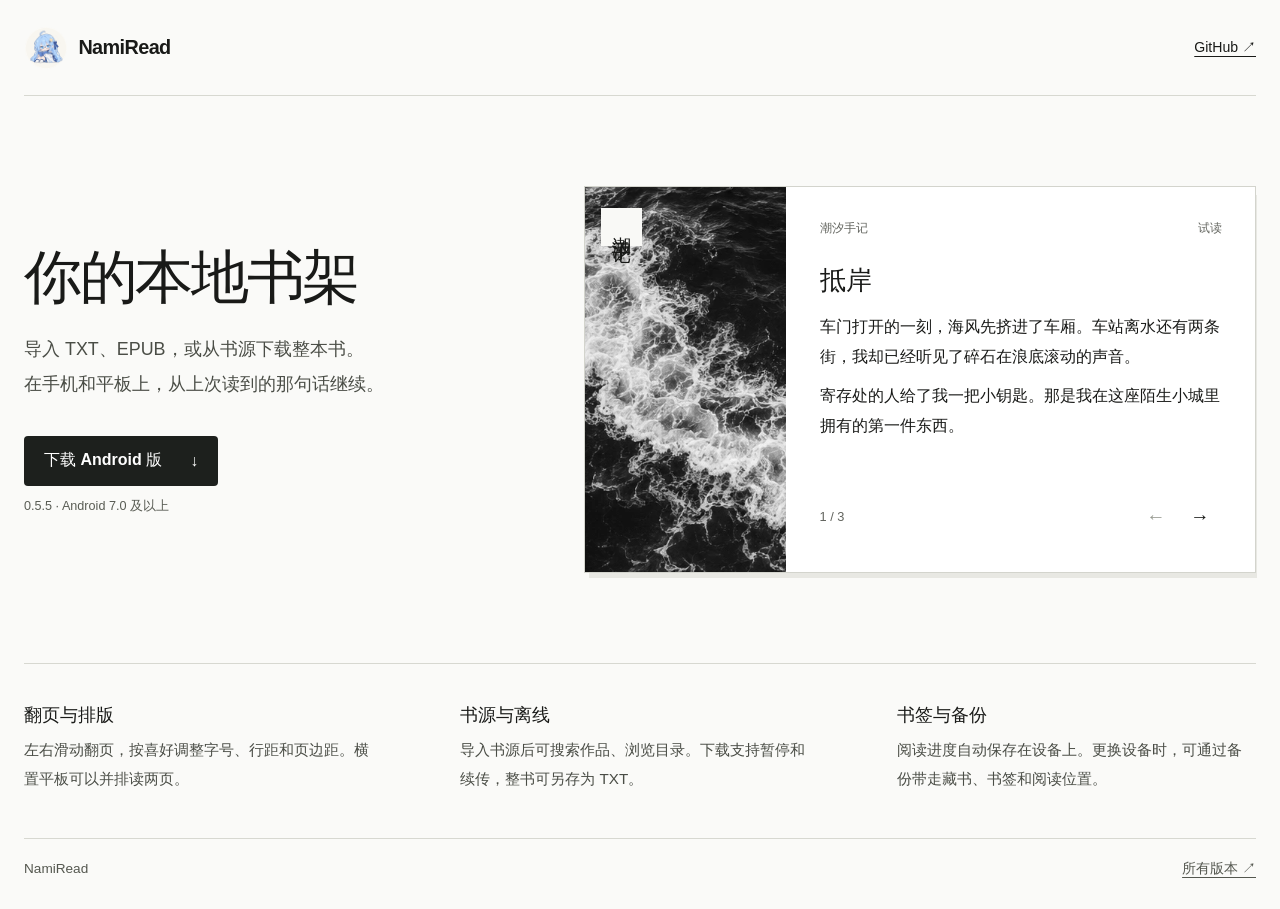
==== docs/index.html @ 349e280a "Publish NamiRead 0.5.5" ====
<!doctype html>
<html lang="zh-CN">
<head>
  <meta charset="utf-8">
  <meta name="viewport" content="width=device-width, initial-scale=1">
  <meta name="description" content="NamiRead 是 Android 本地阅读器。导入 TXT、EPUB，下载书源作品，在手机或平板上离线阅读。">
  <meta name="theme-color" content="#fafaf8">
  <title>NamiRead · Android 本地阅读器</title>
  <link rel="icon" href="images/icon.png" type="image/png">
  <link rel="stylesheet" href="style.css">
  <script src="reader.js" defer></script>
</head>
<body>
  <header class="mast">
    <span class="brand"><img src="images/icon.png" width="44" height="44" alt="">NamiRead</span>
    <a href="https://github.com/Yo1128/NamiRead">GitHub <span aria-hidden="true">↗</span></a>
  </header>
  <main>
    <section class="intro" aria-labelledby="title">
      <div class="lead">
        <h1 id="title">你的本地书架</h1>
        <p>导入 TXT、EPUB，或从书源下载整本书。<br class="wide">在手机和平板上，从上次读到的那句话继续。</p>
        <a class="download" href="https://github.com/Yo1128/NamiRead/releases/download/v0.5.5/NamiRead-0.5.5.apk">下载 Android 版 <span aria-hidden="true">↓</span></a>
        <small>0.5.5 · Android 7.0 及以上</small>
      </div>
      <section class="book" aria-label="随附样书《潮汐手记》试读">
        <div class="jacket"><span>潮汐手记</span></div>
        <div class="leaf">
          <p class="running-head">潮汐手记 <span>试读</span></p>
          <div class="passages" aria-live="polite">
            <article><h2>抵岸</h2><p>车门打开的一刻，海风先挤进了车厢。车站离水还有两条街，我却已经听见了碎石在浪底滚动的声音。</p><p>寄存处的人给了我一把小钥匙。那是我在这座陌生小城里拥有的第一件东西。</p></article>
            <article hidden><h2>堤上的风</h2><p>老堤从街尾起步，拐过水塔，笔直地伸进灰色海面。沿途没有椅子，只有几块朝向不同的石头。</p><p>有人用白漆在石头上写了年份。雨水抹去了一半数字，剩下的几笔，恰好像一小群掠过水面的鸟。</p></article>
            <article hidden><h2>潮线</h2><p>退潮以后，海在沙上留了一条细线。它绕过礁石，在一截漂木前分开，又在更远处合拢。我沿着它走，像沿着一封还没有读完的信。</p><p>早晨的堤岸很静。远处有人把一只旧木船翻过来，敲掉船底的藤壶。</p></article>
          </div>
          <nav class="turns" aria-label="试读翻页" hidden>
            <output aria-label="页码">1 / 3</output>
            <button type="button" id="prev" aria-label="上一页" disabled>←</button>
            <button type="button" id="next" aria-label="下一页">→</button>
          </nav>
        </div>
      </section>
    </section>
    <dl class="features">
      <div><dt>翻页与排版</dt><dd>左右滑动翻页，按喜好调整字号、行距和页边距。横置平板可以并排读两页。</dd></div>
      <div><dt>书源与离线</dt><dd>导入书源后可搜索作品、浏览目录。下载支持暂停和续传，整书可另存为 TXT。</dd></div>
      <div><dt>书签与备份</dt><dd>阅读进度自动保存在设备上。更换设备时，可通过备份带走藏书、书签和阅读位置。</dd></div>
    </dl>
  </main>
  <footer><span>NamiRead</span><a href="https://github.com/Yo1128/NamiRead/releases">所有版本 ↗</a></footer>
</body>
</html>
---- docs/style.css ----
:root {
  color-scheme: light;
  font-family: MiSans, "Instrument Sans", "PingFang SC", "Microsoft YaHei", sans-serif;
  color: #191a18;
  background: #fafaf8;
  font-synthesis: none;
}
* { box-sizing: border-box; }
body { margin: 0 auto; width: min(100% - 3rem, 80rem); }
::selection { background: #c9def0; color: #161915; }
a { color: inherit; text-underline-offset: .3em; }
:focus-visible { outline: 2px solid #315d7a; outline-offset: 4px; }
.mast, footer { display: flex; align-items: center; justify-content: space-between; }
.mast { padding: 1.6rem 0; border-bottom: 1px solid #d7d8d1; }
.mast a, footer a { font-size: .88rem; }
.brand { display: flex; align-items: center; gap: .65rem; font-size: 1.24rem; font-weight: 700; letter-spacing: -.03em; }
.brand img { border-radius: 12px; }
.intro { display: grid; grid-template-columns: .85fr 1.15fr; gap: clamp(2rem, 5vw, 5rem); align-items: center; padding: clamp(3rem, 7vw, 7rem) 0; }
h1 { font-size: clamp(2.55rem, 4.5vw, 4.5rem); line-height: 1.2; letter-spacing: -.04em; margin: 0; }
.lead p { font-size: clamp(1rem, 1.4vw, 1.18rem); color: #4a4d46; line-height: 1.95; margin: 1.25rem 0 2.1rem; }
.download { display: inline-flex; align-items: center; justify-content: space-between; gap: 1.75rem; padding: .9rem 1.25rem; border-radius: 4px; color: white; background: #1d201d; text-decoration: none; font-weight: 650; }
.download:hover { background: #393d37; }
.lead small { display: block; margin-top: .8rem; font-size: .79rem; color: #595c54; }
.book { display: grid; grid-template-columns: 30% 1fr; background: white; border: 1px solid #d3d4cd; box-shadow: 3px 7px 0 -2px #e8e8e3; }
.jacket { background: #333 url("images/tide.webp") center / cover; }
.jacket span { display: inline-block; margin: 1.3rem 0 0 1rem; padding: .85rem .45rem; background: #f9f9f6; writing-mode: vertical-rl; font-size: 1.2rem; letter-spacing: .14em; font-weight: 650; }
.leaf { display: flex; flex-direction: column; padding: clamp(1.25rem, 2.6vw, 2.5rem); }
.running-head { display: flex; justify-content: space-between; margin: 0; color: #62645e; font-size: .78rem; }
.passages { min-height: 15.5rem; }
.passages h2 { margin: 1.65rem 0 .85rem; font-size: 1.6rem; }
.passages p { margin: .6rem 0; line-height: 1.9; font-size: .98rem; }
.turns { display: flex; align-items: center; margin-top: auto; padding-top: .6rem; }
.turns output { color: #62645e; font-size: .8rem; margin-right: auto; font-variant-numeric: tabular-nums; }
.turns button { color: inherit; border: 0; background: none; cursor: pointer; font-size: 1.2rem; width: 44px; height: 44px; }
.turns button:hover:enabled { background: #eeefeb; }
.turns button:disabled { color: #979a91; cursor: default; }
[hidden] { display: none !important; }
.features { display: grid; grid-template-columns: repeat(3, 1fr); gap: clamp(2rem, 6vw, 6rem); padding: 2.4rem 0 2.8rem; margin: 0; border-top: 1px solid #d7d8d1; }
dt { font-size: 1.14rem; font-weight: 650; }
dd { margin: .6rem 0 0; font-size: .95rem; line-height: 1.85; color: #4a4d46; }
footer { border-top: 1px solid #d7d8d1; padding: 1.3rem 0 1.9rem; font-size: .85rem; color: #54574f; }
@media (max-width: 820px) {
  body { width: min(100% - 2.5rem, 41rem); }
  .intro { grid-template-columns: 1fr; gap: 2rem; }
  .passages { min-height: 13.5rem; }
  .features { gap: 1.2rem; }
}
@media (max-width: 540px) {
  .mast { padding: .85rem 0; }
  .intro { padding: 2.5rem 0; }
  .wide { display: none; }
  .lead p { margin-bottom: 1.3rem; }
  .book { grid-template-columns: 18% 1fr; }
  .jacket span { margin: .8rem 0 0 .4rem; font-size: .93rem; }
  .passages { min-height: 16rem; }
  .features { grid-template-columns: 1fr; gap: 1.5rem; padding: 1.6rem 0; }
}
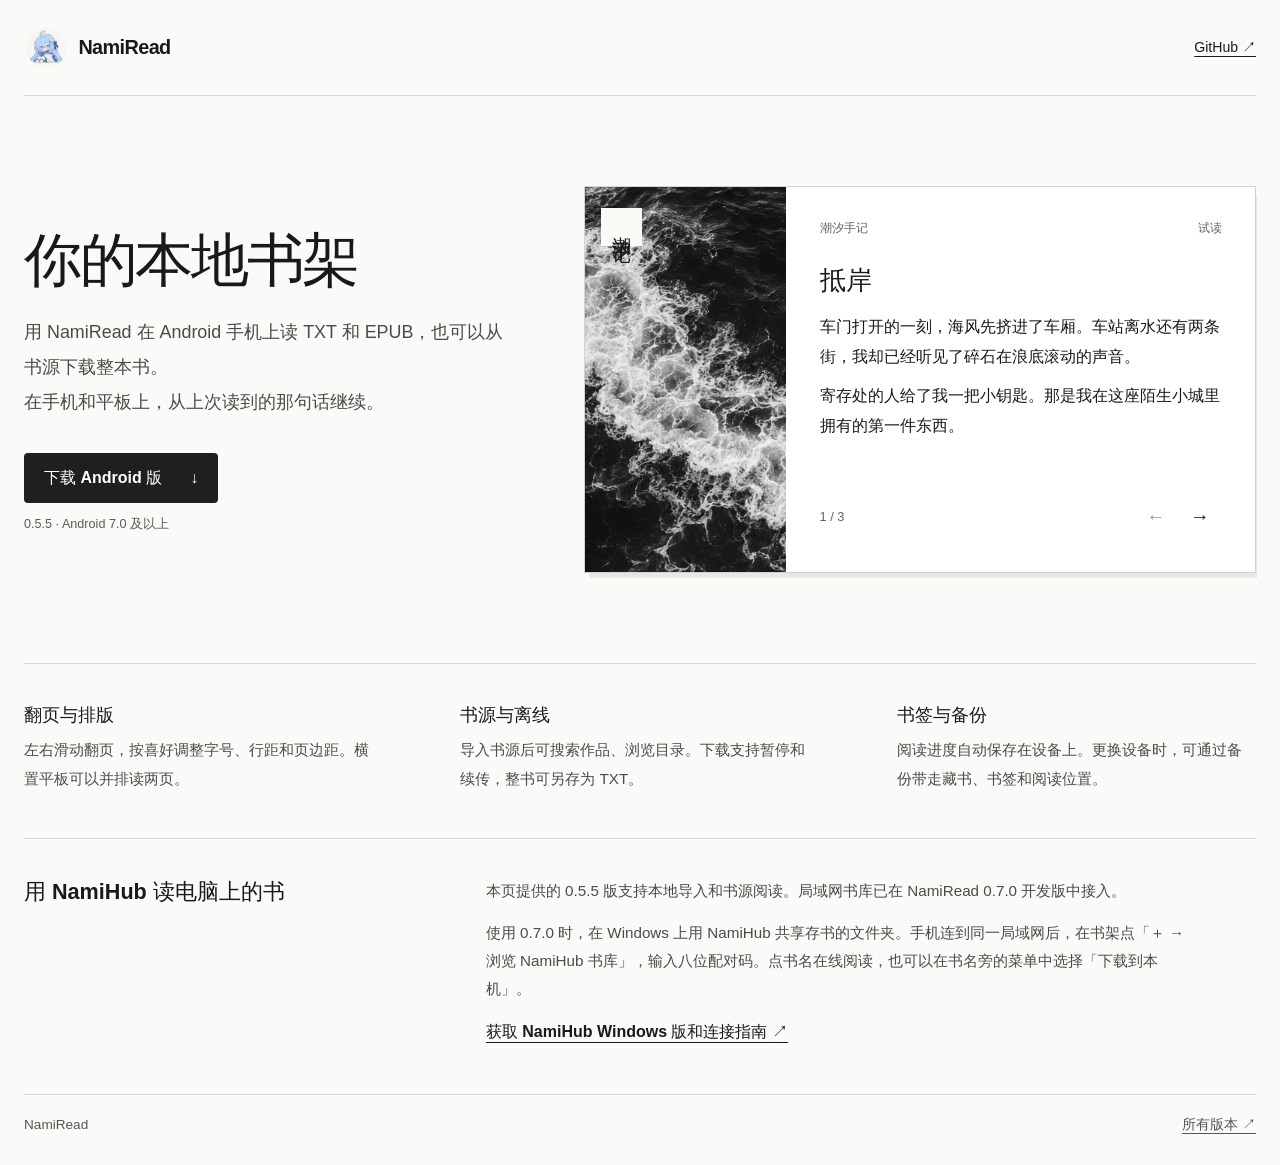
==== commit bbda6001: "Document NamiHub bookshelf access on the NamiRead site" ====
--- a/docs/index.html
+++ b/docs/index.html
@@ -19,7 +19,7 @@
     <section class="intro" aria-labelledby="title">
       <div class="lead">
         <h1 id="title">你的本地书架</h1>
-        <p>导入 TXT、EPUB，或从书源下载整本书。<br class="wide">在手机和平板上，从上次读到的那句话继续。</p>
+        <p>用 NamiRead 在 Android 手机上读 TXT 和 EPUB，也可以从书源下载整本书。<br class="wide">在手机和平板上，从上次读到的那句话继续。</p>
         <a class="download" href="https://github.com/Yo1128/NamiRead/releases/download/v0.5.5/NamiRead-0.5.5.apk">下载 Android 版 <span aria-hidden="true">↓</span></a>
         <small>0.5.5 · Android 7.0 及以上</small>
       </div>
@@ -45,6 +45,14 @@
       <div><dt>书源与离线</dt><dd>导入书源后可搜索作品、浏览目录。下载支持暂停和续传，整书可另存为 TXT。</dd></div>
       <div><dt>书签与备份</dt><dd>阅读进度自动保存在设备上。更换设备时，可通过备份带走藏书、书签和阅读位置。</dd></div>
     </dl>
+    <section class="hub-guide" aria-labelledby="hub-title">
+      <h2 id="hub-title">用 NamiHub 读电脑上的书</h2>
+      <div>
+        <p>本页提供的 0.5.5 版支持本地导入和书源阅读。局域网书库已在 NamiRead 0.7.0 开发版中接入。</p>
+        <p>使用 0.7.0 时，在 Windows 上用 NamiHub 共享存书的文件夹。手机连到同一局域网后，在书架点「＋ → 浏览 NamiHub 书库」，输入八位配对码。点书名在线阅读，也可以在书名旁的菜单中选择「下载到本机」。</p>
+        <a href="https://yo1128.github.io/NamiHub/">获取 NamiHub Windows 版和连接指南 <span aria-hidden="true">↗</span></a>
+      </div>
+    </section>
   </main>
   <footer><span>NamiRead</span><a href="https://github.com/Yo1128/NamiRead/releases">所有版本 ↗</a></footer>
 </body>
--- a/docs/style.css
+++ b/docs/style.css
@@ -39,6 +39,10 @@
 dt { font-size: 1.14rem; font-weight: 650; }
 dd { margin: .6rem 0 0; font-size: .95rem; line-height: 1.85; color: #4a4d46; }
 footer { border-top: 1px solid #d7d8d1; padding: 1.3rem 0 1.9rem; font-size: .85rem; color: #54574f; }
+.hub-guide { display: grid; grid-template-columns: 1fr 2fr; gap: clamp(2rem, 6vw, 6rem); padding: 2.4rem 0 2.8rem; border-top: 1px solid #d7d8d1; }
+.hub-guide h2 { margin: 0; font-size: 1.35rem; }
+.hub-guide p { margin: 0 0 .85rem; max-width: 46em; font-size: .95rem; line-height: 1.85; color: #4a4d46; }
+.hub-guide a { display: inline-block; padding-block: .35rem; font-weight: 650; }
 @media (max-width: 820px) {
   body { width: min(100% - 2.5rem, 41rem); }
   .intro { grid-template-columns: 1fr; gap: 2rem; }
@@ -54,4 +58,5 @@
   .jacket span { margin: .8rem 0 0 .4rem; font-size: .93rem; }
   .passages { min-height: 16rem; }
   .features { grid-template-columns: 1fr; gap: 1.5rem; padding: 1.6rem 0; }
+  .hub-guide { grid-template-columns: 1fr; gap: .8rem; padding: 1.6rem 0; }
 }
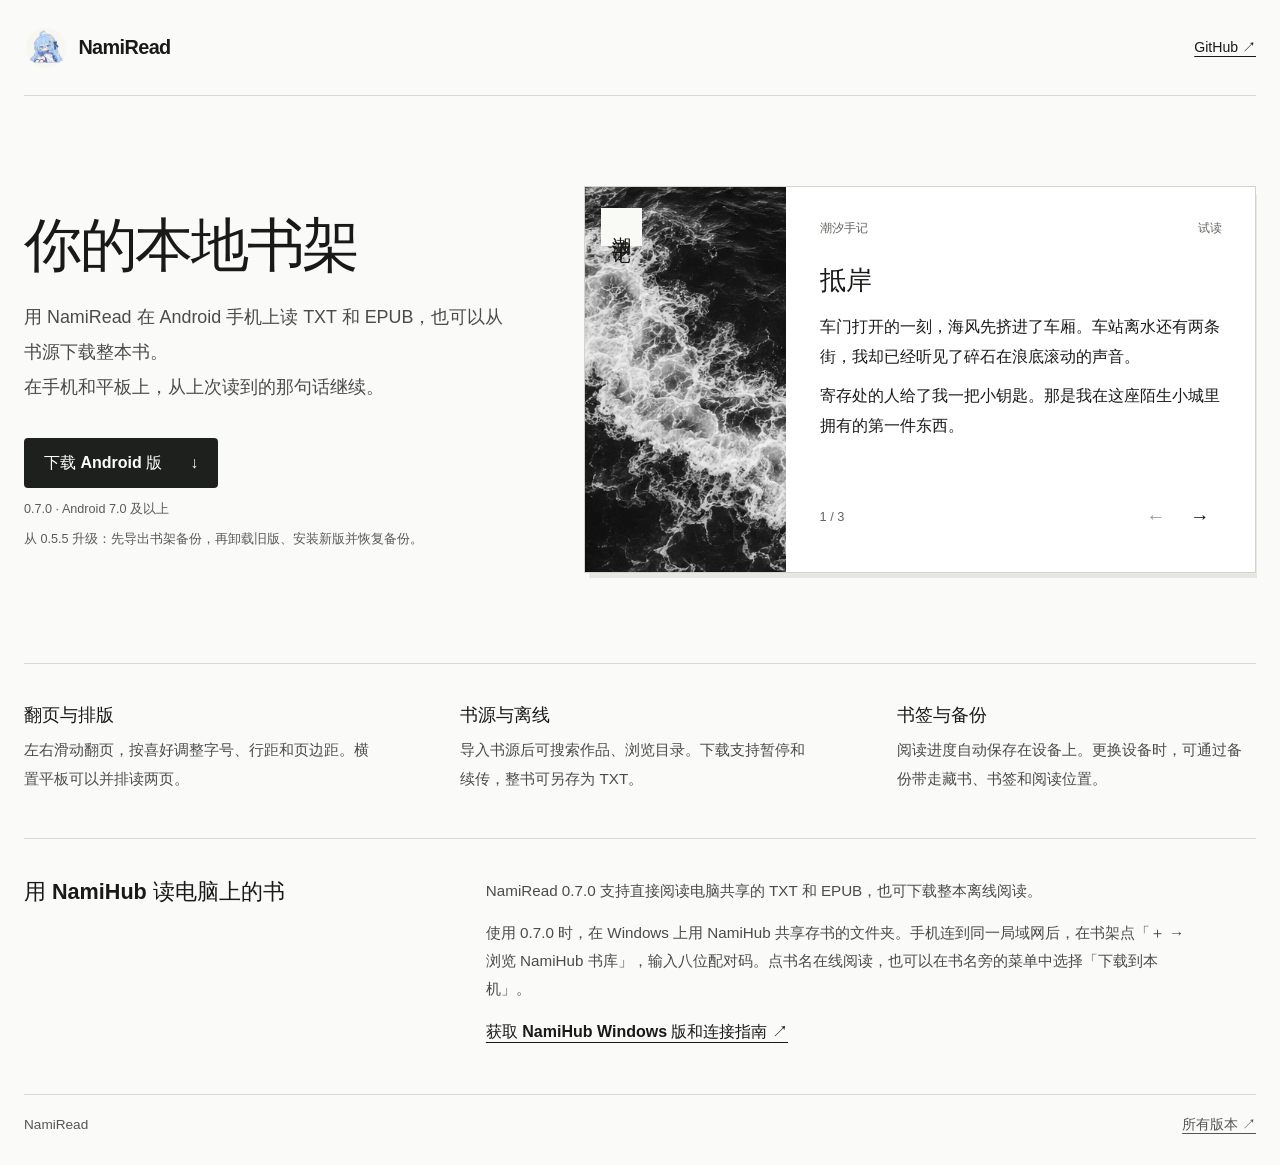
==== commit 983c3f97: "Release NamiRead 0.7.0 with NamiHub reading and signed Android download" ====
--- a/docs/index.html
+++ b/docs/index.html
@@ -20,8 +20,9 @@
       <div class="lead">
         <h1 id="title">你的本地书架</h1>
         <p>用 NamiRead 在 Android 手机上读 TXT 和 EPUB，也可以从书源下载整本书。<br class="wide">在手机和平板上，从上次读到的那句话继续。</p>
-        <a class="download" href="https://github.com/Yo1128/NamiRead/releases/download/v0.5.5/NamiRead-0.5.5.apk">下载 Android 版 <span aria-hidden="true">↓</span></a>
-        <small>0.5.5 · Android 7.0 及以上</small>
+        <a class="download" href="https://github.com/Yo1128/NamiRead/releases/download/v0.7.0/NamiRead-0.7.0-universal.apk">下载 Android 版 <span aria-hidden="true">↓</span></a>
+        <small>0.7.0 · Android 7.0 及以上</small>
+        <small>从 0.5.5 升级：先导出书架备份，再卸载旧版、安装新版并恢复备份。</small>
       </div>
       <section class="book" aria-label="随附样书《潮汐手记》试读">
         <div class="jacket"><span>潮汐手记</span></div>
@@ -48,7 +49,7 @@
     <section class="hub-guide" aria-labelledby="hub-title">
       <h2 id="hub-title">用 NamiHub 读电脑上的书</h2>
       <div>
-        <p>本页提供的 0.5.5 版支持本地导入和书源阅读。局域网书库已在 NamiRead 0.7.0 开发版中接入。</p>
+        <p>NamiRead 0.7.0 支持直接阅读电脑共享的 TXT 和 EPUB，也可下载整本离线阅读。</p>
         <p>使用 0.7.0 时，在 Windows 上用 NamiHub 共享存书的文件夹。手机连到同一局域网后，在书架点「＋ → 浏览 NamiHub 书库」，输入八位配对码。点书名在线阅读，也可以在书名旁的菜单中选择「下载到本机」。</p>
         <a href="https://yo1128.github.io/NamiHub/">获取 NamiHub Windows 版和连接指南 <span aria-hidden="true">↗</span></a>
       </div>
